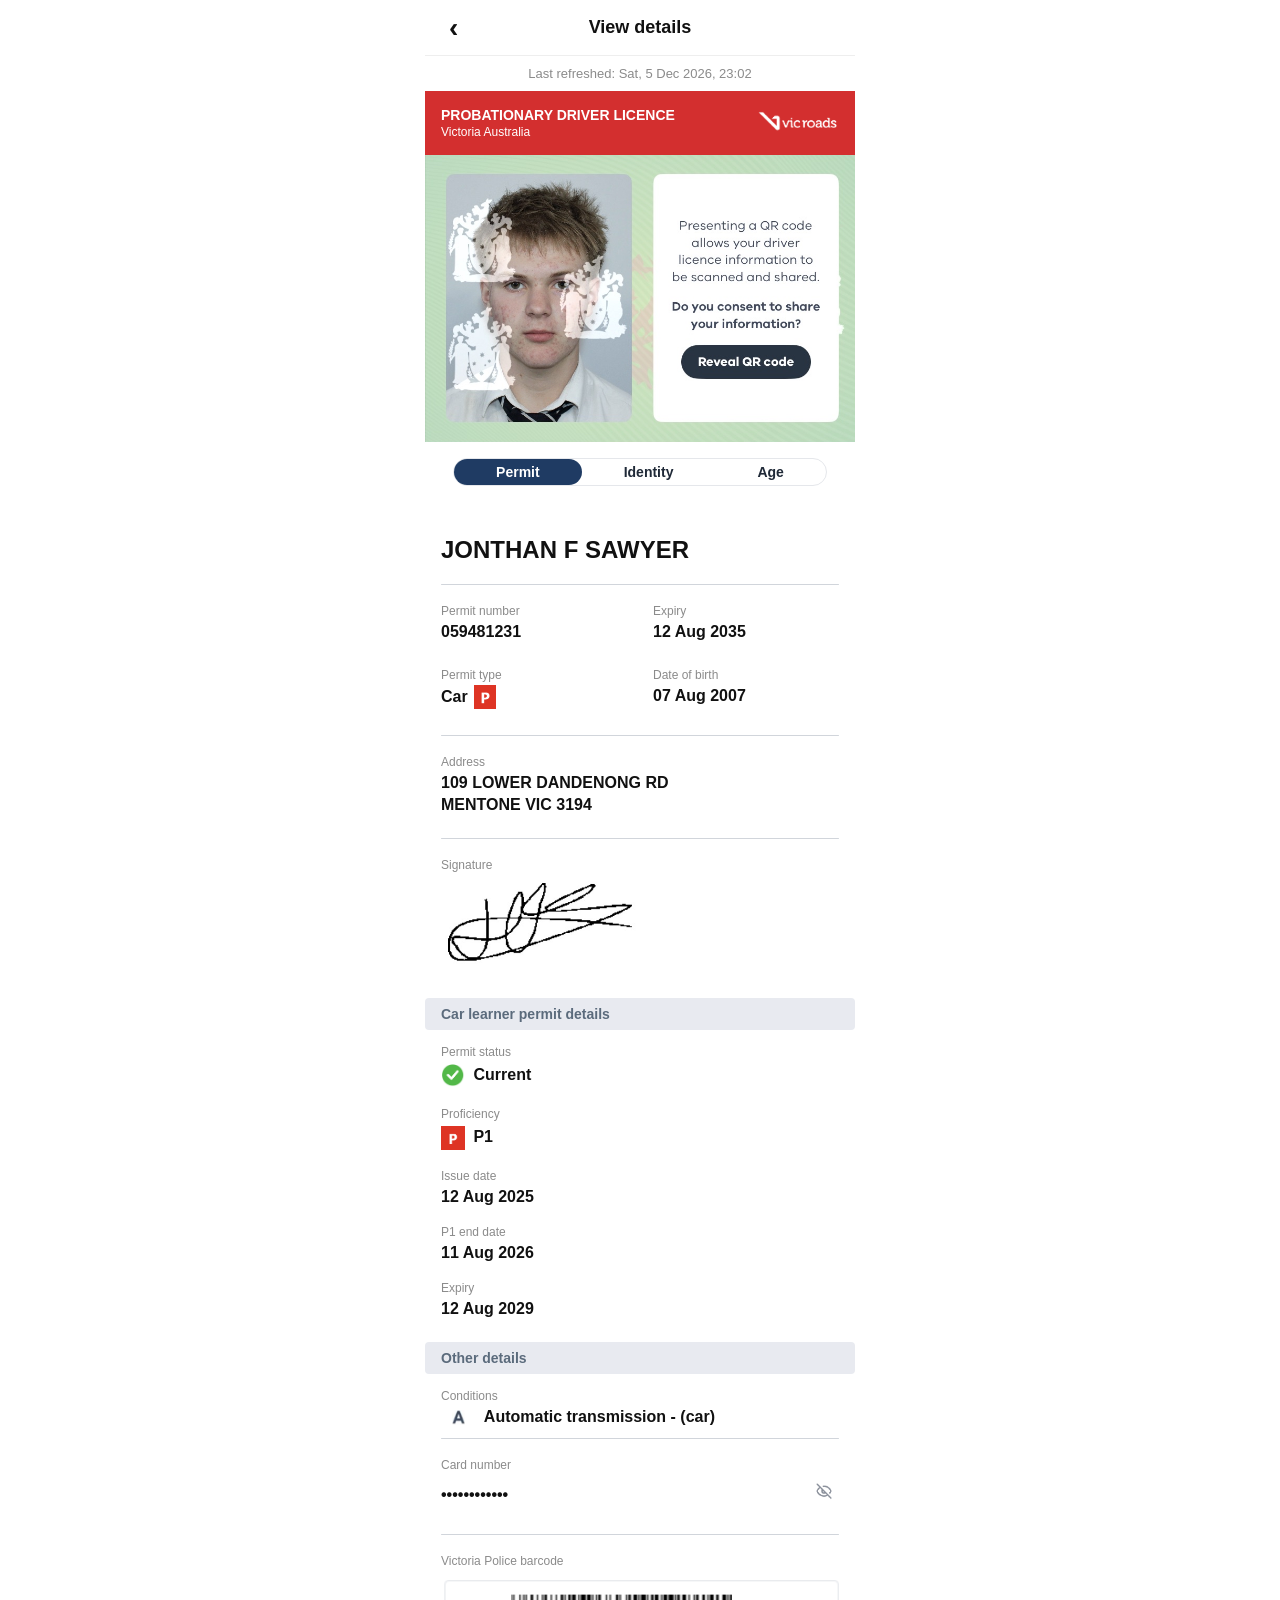
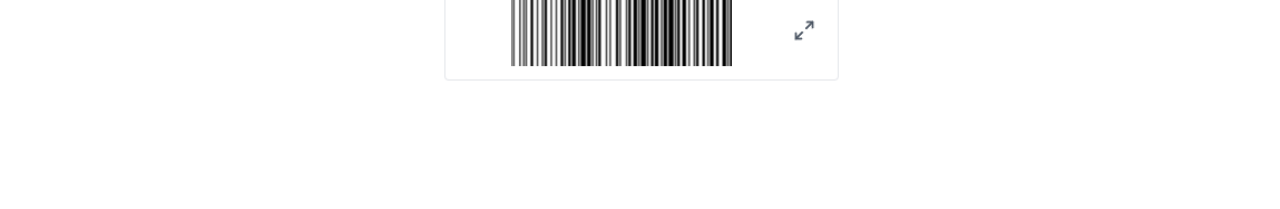
==== index.html @ 2037d10d "Add files via upload" ====
<!DOCTYPE html>
<html lang="en">
<head>
  <meta charset="UTF-8" />
  <title>View details</title>

  <!-- iOS-safe viewport -->
  <meta name="viewport" content="width=device-width, initial-scale=1, viewport-fit=cover">

  <link rel="stylesheet" href="styles.css" />
</head>
<body>

<div class="app">

  <!-- HEADER -->
  <header class="top-header">
    <a href="home.html" class="back">‹</a>
    <div class="title">View details</div>
  </header>

 <div class="refresh" id="lastRefreshed"></div>




  <!-- RED LICENCE BAR -->
  <div class="licence-bar">
  <div>
    <div class="licence-title">PROBATIONARY DRIVER LICENCE</div>
    <div class="licence-sub">Victoria Australia</div>
  </div>
  <!-- Replace text with image -->
  <div class="logo">
    <img src="b7be7c363_image (1),.png" alt="Vicroads Logo" />
  </div>
</div>

  <!-- IMAGE SECTION (REPLACES GREEN BACKGROUND) -->
  <div class="image-section qr-wrap">
  <img src="IMG_1166.png" alt="Licence QR Section">

  <!-- clickable area on top of the screenshot button -->
  <button class="qr-hotspot" onclick="window.location.href='qr.html?from=permit'">
    Reveal QR code
  </button>
</div>


 <div class="segmented">
  <button class="active">Permit</button>

  <a href="identity.html" class="segmented-link">
    <button>Identity</button>
  </a>

  <a href="age.html" class="segmented-link">
  <button>Age</button>
  </a>
</div>

  <!-- DETAILS -->
  <div class="details">

  <h2>JONTHAN F SAWYER</h2>

  <div class="divider"></div>


  <!-- BASIC DETAILS -->
  <div class="row">
    <div>
      <span>Permit number</span>
      <strong>059481231</strong>
    </div>
    <div>
      <span>Expiry</span>
      <strong>12 Aug 2035</strong>
    </div>
  </div>

    <div class="row">
    <div>
      <span>Permit type</span>
    <p class="car-permit">
  Car 
  <span class="permit-badge">
    <img src="pppp.png" alt="Permit Icon" class="permit-icon" />
  </span>
</p>



    </div>
    <div>
      <span>Date of birth</span>
      <strong>07 Aug 2007</strong>
    </div>
  </div>

  <div class="divider"></div>

  <div class="single">
    <span>Address</span>
    <strong>109 LOWER DANDENONG RD</strong>
    <strong>MENTONE VIC 3194</strong>
  </div>

<div class="divider"></div>


  <div class="single">
  <span>Signature</span>
  <img src="signature.png" alt="Driver Signature" class="signature-image" />
</div>


  <!-- SECTION -->
  <div class="section-banner">
  <h3>Car learner permit details</h3>
</div>


<div class="grid-2">
  <div class="cell">
  <span>Permit status</span>
  <strong>
    <img src="Tick.png" alt="Tick" class="status-tick" />
    Current
  </strong>
</div>


  <div class="cell">
  <span>Proficiency</span>
  <strong>
    <img src="ppp.png" alt="Permit Icon" class="proficiency-logo" />
    P1
  </strong>
</div>

  <div class="cell">
    <span>Issue date</span>
    <strong>12 Aug 2025</strong>
  </div>

  <div class="cell">
    <span>P1 end date</span>
    <strong>11 Aug 2026</strong>
  </div>
  
  <div class="cell">
    <span>Expiry</span>
    <strong>12 Aug 2029</strong>
  </div>
</div>

  <!-- SECTION -->
   <div class="section-banner">
    <h3>Other details</h3>
   </div>

  <div class="cell">
  <span>Conditions</span>
  <strong>
    <img src="a.png" alt="ass-Icon" class="a-logo" />
    Automatic transmission - (car)
  </strong>
</div>
  
  <div class="divider"></div>

  <div class="single card-number-row">
  <span>Card number</span>

  <div class="card-number-wrapper">
    <strong id="cardNumber" data-real="P4999649">
      ••••••••••••
    </strong>

    <button class="eye-btn" id="toggleEye" type="button">
      <img
        src="close.png"
        class="eye-icon"
        id="eyeIcon"
        alt="Hide card number"
      >
    </button>
  </div>
</div>


  <div class="divider"></div>

  <div class="single">
    <span>Victoria Police barcode</span>
    <img src="barcode.png" class="barcode-logo"/>
  </div>

</div>

<script src="script.js"></script>

</body>
</html>
---- styles.css ----
/* GLOBAL STYLES */
* {
  box-sizing: border-box;
  font-family: -apple-system, BlinkMacSystemFont, "Segoe UI", Roboto, Helvetica, Arial, sans-serif;
}

body {
  margin: 0;
  background: #ffffff;
  color: #111;
}

.back {
  text-decoration: none;   /* removes underline */
  color: #111;             /* or whatever color you want */
  font-size: 24px;         /* makes the arrow bigger */
  font-weight: bold;
  display: inline-block;
  padding: 4px 8px;
}

.back:active,
.back:visited,
.back:hover {
  color: #111;             /* keeps color consistent on click, hover, visited */
  text-decoration: none;
}


.app {
  max-width: 430px;
  margin: 0 auto;
  background: #fff;

  min-height: 100vh;
  min-height: 100dvh;
}


/* HEADER */
.top-header {
  display: flex;
  align-items: center;
  justify-content: center; /* center all children */
  position: relative;      /* needed for back button absolute positioning */
  height: 56px;
  padding: 0 16px;
  border-bottom: 1px solid #eee;
  padding-top: env(safe-area-inset-top);
  height: calc(56px + env(safe-area-inset-top));
}

.top-header .title {
  font-weight: 600;
  font-size: 18px;
}

.top-header .back {
  position: absolute;      /* place back button independently on the left */
  left: 16px;
  font-size: 28px;
}


/* REFRESH */
.refresh {
  text-align: center;
  font-size: 13px;
  color: #8b8b8b;
  padding: 10px 0;
}

/* LICENCE BAR */
.licence-bar {
  display: flex;
  justify-content: space-between; /* text left, logo right */
  align-items: center;            /* vertical center */
  padding: 16px;
  background: #d32f2f;
  color: white;
}

.licence-text {
  display: flex;
  flex-direction: column;         /* stack title + subtitle */
  justify-content: center;        /* vertical center in flex */
}

.licence-title {
  font-weight: 700;
  font-size: 14px;
}

.licence-sub {
  font-size: 12px;
  margin-top: 2px; /* slight spacing between lines */
}

.logo img {
  height: 22px;                /* perfectly matches text height */
  width: auto;
  object-fit: contain;
  filter: brightness(0) invert(1); /* makes it white */
}

/* IMAGE SECTION */
.image-section {
  width: 100%;
}

.image-section img {
  width: 100%;
  display: block;
}

/* TABS */
.segmented {
  display: flex;          /* 👈 change from inline-flex */
  width: fit-content;     /* keeps pill tight */
  margin: 16px auto 0;    /* centers */
  background: #ffffff;
  border-radius: 999px;
  border: 1px solid #e5e7eb;
}

.licence-link {
  text-decoration: none;
  color: inherit;
  display: block;
}

.segmented button {
      border: none;
      background: transparent;
      padding: 5px 42px;
      border-radius: 999px;
      font-size: 14px;
      font-weight: 600;
      cursor: pointer;
      color: #1f2937;
      transition: all 0.2s ease;
    }

    .segmented button.active {
      background: #1f3b63;
      color: white;
    }


/* DETAILS */
.details {
  padding: 0 16px 24px;
}

.details h2 {
  margin-bottom: 20px;
  margin-top: 50px;
}

.row{
  display:flex;
  justify-content:flex-start; /* don't push to far right */
  gap: 62px;                  /* controls how "middle" the right column is */
  margin-bottom: 24px;
}

.row > div{
  width: 150px;               /* makes both columns consistent */
}


.row span {
  font-size: 12px;
  color: #8b8b8b;
}

.row strong {
  display: block;
  margin-top: 4px;
}

.badge {
  display: inline-flex;             /* inline-block + flex centering */
  align-items: center;              /* vertically center image */
  justify-content: center;          /* horizontally center image */
  background-color: #DE3424;        /* same red as Tailwind example */
  padding: 2px 6px;                 /* approximate px-1.5 py-0.5 in Tailwind */
  font-size: 0.75rem;               /* text-xs equivalent, fallback if image missing */
  font-weight: 700;                  /* bold, for fallback text */
  line-height: 1;                    /* centers content vertically */
}

.badge-image {
  height: 0.75rem;                  /* matches text-xs (12px) */
  width: auto;                       /* preserve aspect ratio */
  display: block;
}



h3 {
  margin-top: 28px;
  margin-bottom: 12px;
  font-size: 15px;
  font-weight: 600;
  color: #222;
}

.single {
  margin-bottom: 24px;
}

.single span {
  font-size: 12px;
  color: #8b8b8b;
}

.single strong {
  display: block;
  margin-top: 4px;
}

.muted {
  color: #8b8b8b;
}

.pill {
  background: #e5e7eb;
  color: #333;
  font-size: 11px;
  padding: 2px 8px;
  border-radius: 999px;
  margin-left: 6px;
}

.barcode {
  margin-top: 8px;
  height: 48px;
  background: repeating-linear-gradient(
    90deg,
    #000,
    #000 2px,
    #fff 2px,
    #fff 4px
  );
  border-radius: 4px;
}

.divider {
  height: 1px;
  background: #d1d5db;
  margin: 12px 0 16px;
  border-radius: 1px;
}

/* GRID-2 STACKED */
.grid-2 {
  display: grid;
  grid-template-columns: 1fr; /* single column */
  gap: 16px;                  /* vertical spacing */
}

.cell span {
  font-size: 12px;
  color: #8b8b8b;
}

.cell strong {
  display: block;
  margin-top: 4px;
}

.section-banner {
  position: relative;
  margin: 24px -16px 12px;       /* negative horizontal margin to stretch full width of container */
  background-color: #E8EAF0;   /* light gray-blue background */
  padding: 8px 16px;           /* vertical and horizontal padding */
  border-radius: 4px;          /* optional: slightly rounded corners */
}

.section-banner h3 {
  margin: 0;                   /* remove default margin */
  font-size: 0.875rem;         /* text-sm in Tailwind (14px) */
  font-weight: 600;             /* semibold */
  color: #5B6B7C;              /* muted dark gray-blue text */
}
.signature-image {
  width: auto;           /* do not stretch full width */
  max-width: 200px;      /* adjust to desired width */
  height: auto;          /* maintain aspect ratio */
  display: block;
  margin-top: 4px;       /* spacing below the label */
  object-fit: contain;   /* keeps proportions */
}

.car-permit {
  font-weight: 600;              /* semibold */
  color: #111;                   /* dark text (similar to text-gray-900) */
  display: flex;                 /* flex container to align text + badge */
  align-items: center;           /* vertically center badge with text */
  gap: 4px;                      /* space between text and badge */
  margin: 0;                     /* remove default margin if needed */
}

.permit-badge {
  display: inline-flex;          /* center contents inside badge */
  align-items: center;
  justify-content: center;
  padding: 2px 1px;              /* px-1.5 py-0.5 equivalent */          /* slightly rounded corners */
}

.permit-icon {
  width: 24px;                   /* roughly text-xs size */
  height: 24px;
  object-fit: contain;           /* maintain image proportions */
  display: block;
}

.status-tick {
  width: 24px;            /* adjust to match text height */
  height: 24px;
  object-fit: contain;
  display: inline-block;
  vertical-align: middle; /* aligns tick with text baseline */
  margin-right: 4px;      /* space between tick and "Current" */
}

.proficiency-logo {
  width: 24px;             /* match text height */
  height: 24px;            
  object-fit: contain;     
  display: inline-block;    
  vertical-align: middle;  /* aligns image with text baseline */
  margin-right: 4px;       /* spacing between logo and text */
}

.a-logo {
  width: 35px;             /* match text height */
  height: 15px;            
  object-fit: contain;     
  display: inline-block;    
  vertical-align: middle;  /* aligns image with text baseline */
  margin-right: 4px;       /* spacing between logo and text */
}

.ass-icon {
  width: 111px;                   /* roughly text-xs size */
  height: 24px;
  object-fit: contain;           /* maintain image proportions */
  display: block;
}

.barcode-logo {
    width: 400px;
    margin-top: 10px;
    align-items: center;
}

.card-number-wrapper {
  display: flex;
  align-items: center;
  justify-content: space-between;
  margin-top: 4px;
}

.eye-btn {
  background: none;
  border: none;
  padding: 4px;
  cursor: pointer;
}

.eye-icon {
  width: 22px;
  height: 22px;
  object-fit: contain;
  opacity: 0.8;
}

.eye-btn:active .eye-icon {
  opacity: 0.5;
}

.content,
.details {
  padding-bottom: calc(96px + env(safe-area-inset-bottom));
}

.qr-wrap{
  position: relative;
}

.qr-hotspot{
  position: absolute;

  /* 👇 move these until it sits on top of the screenshot button */
  left: 58%;
  top: 65%;
  width: 32%;
  height: 14%;

  background: transparent; /* invisible */
  border: none;
  cursor: pointer;

  /* stops blue highlight on mobile */
  -webkit-tap-highlight-color: transparent;

  /* hide text (but keeps accessibility) */
  color: transparent;
}

.inline-strong {
  display: inline-flex;
  align-items: center;   /* moves Car UP */
  gap: 6px;
  line-height: 1;
}
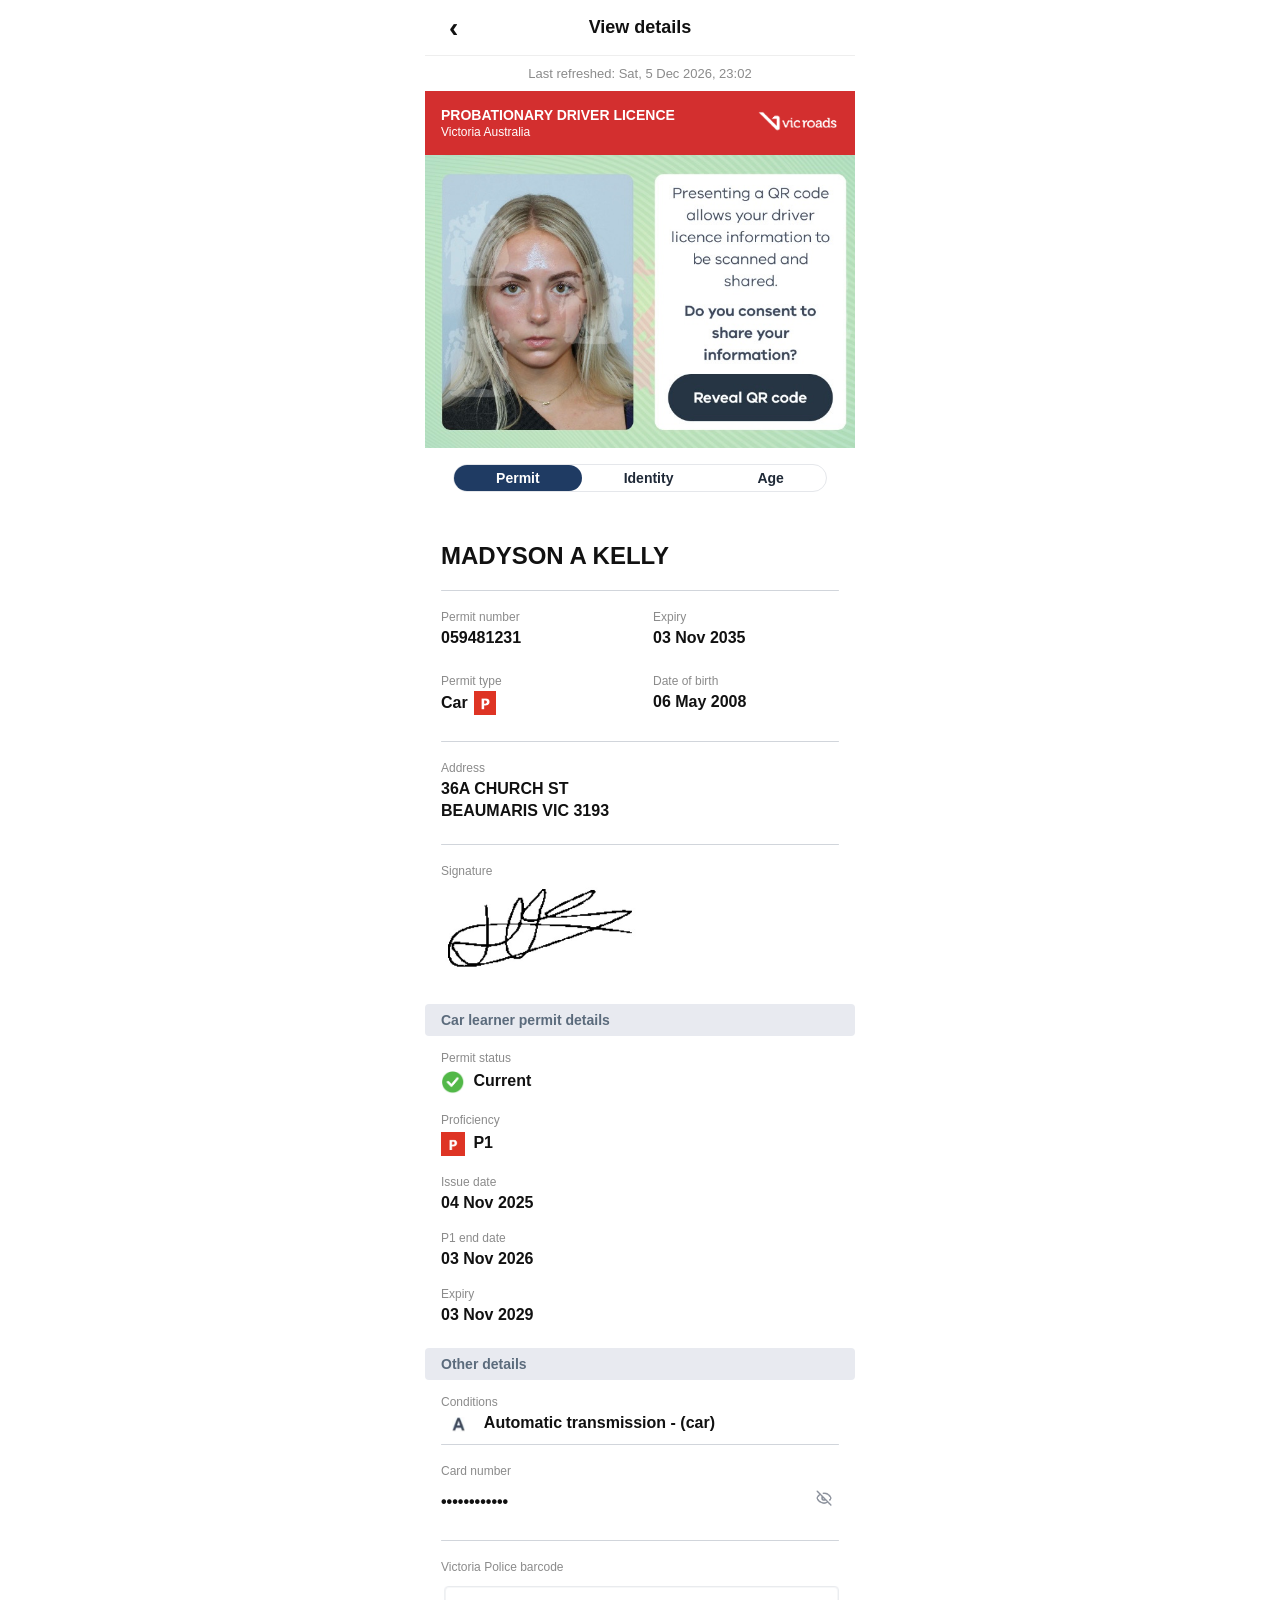
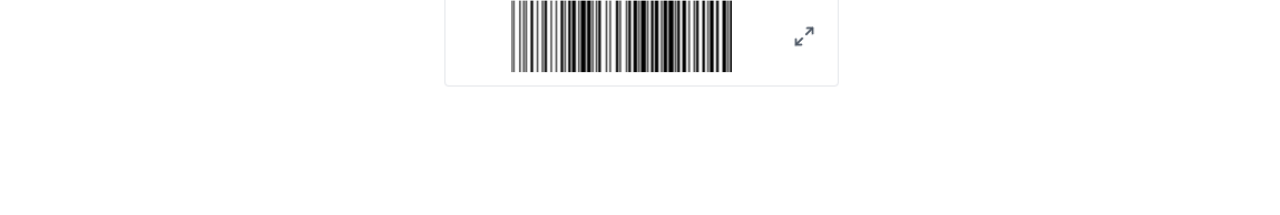
==== commit 17473a5e: "Update index.html" ====
--- a/index.html
+++ b/index.html
@@ -38,7 +38,7 @@
 
   <!-- IMAGE SECTION (REPLACES GREEN BACKGROUND) -->
   <div class="image-section qr-wrap">
-  <img src="IMG_1166.png" alt="Licence QR Section">
+  <img src="IMG_1731.jpeg" alt="Licence QR Section">
 
   <!-- clickable area on top of the screenshot button -->
   <button class="qr-hotspot" onclick="window.location.href='qr.html?from=permit'">
@@ -62,7 +62,7 @@
   <!-- DETAILS -->
   <div class="details">
 
-  <h2>JONTHAN F SAWYER</h2>
+  <h2>MADYSON A KELLY</h2>
 
   <div class="divider"></div>
 
@@ -75,7 +75,7 @@
     </div>
     <div>
       <span>Expiry</span>
-      <strong>12 Aug 2035</strong>
+      <strong>03 Nov 2035</strong>
     </div>
   </div>
 
@@ -94,7 +94,7 @@
     </div>
     <div>
       <span>Date of birth</span>
-      <strong>07 Aug 2007</strong>
+      <strong>06 May 2008</strong>
     </div>
   </div>
 
@@ -102,8 +102,8 @@
 
   <div class="single">
     <span>Address</span>
-    <strong>109 LOWER DANDENONG RD</strong>
-    <strong>MENTONE VIC 3194</strong>
+    <strong>36A CHURCH ST</strong>
+    <strong>BEAUMARIS VIC 3193</strong>
   </div>
 
 <div class="divider"></div>
@@ -141,17 +141,17 @@
 
   <div class="cell">
     <span>Issue date</span>
-    <strong>12 Aug 2025</strong>
+    <strong>04 Nov 2025</strong>
   </div>
 
   <div class="cell">
     <span>P1 end date</span>
-    <strong>11 Aug 2026</strong>
+    <strong>03 Nov 2026</strong>
   </div>
   
   <div class="cell">
     <span>Expiry</span>
-    <strong>12 Aug 2029</strong>
+    <strong>03 Nov 2029</strong>
   </div>
 </div>
 
@@ -174,7 +174,7 @@
   <span>Card number</span>
 
   <div class="card-number-wrapper">
-    <strong id="cardNumber" data-real="P4999649">
+    <strong id="cardNumber" data-real="P4935649">
       ••••••••••••
     </strong>
 
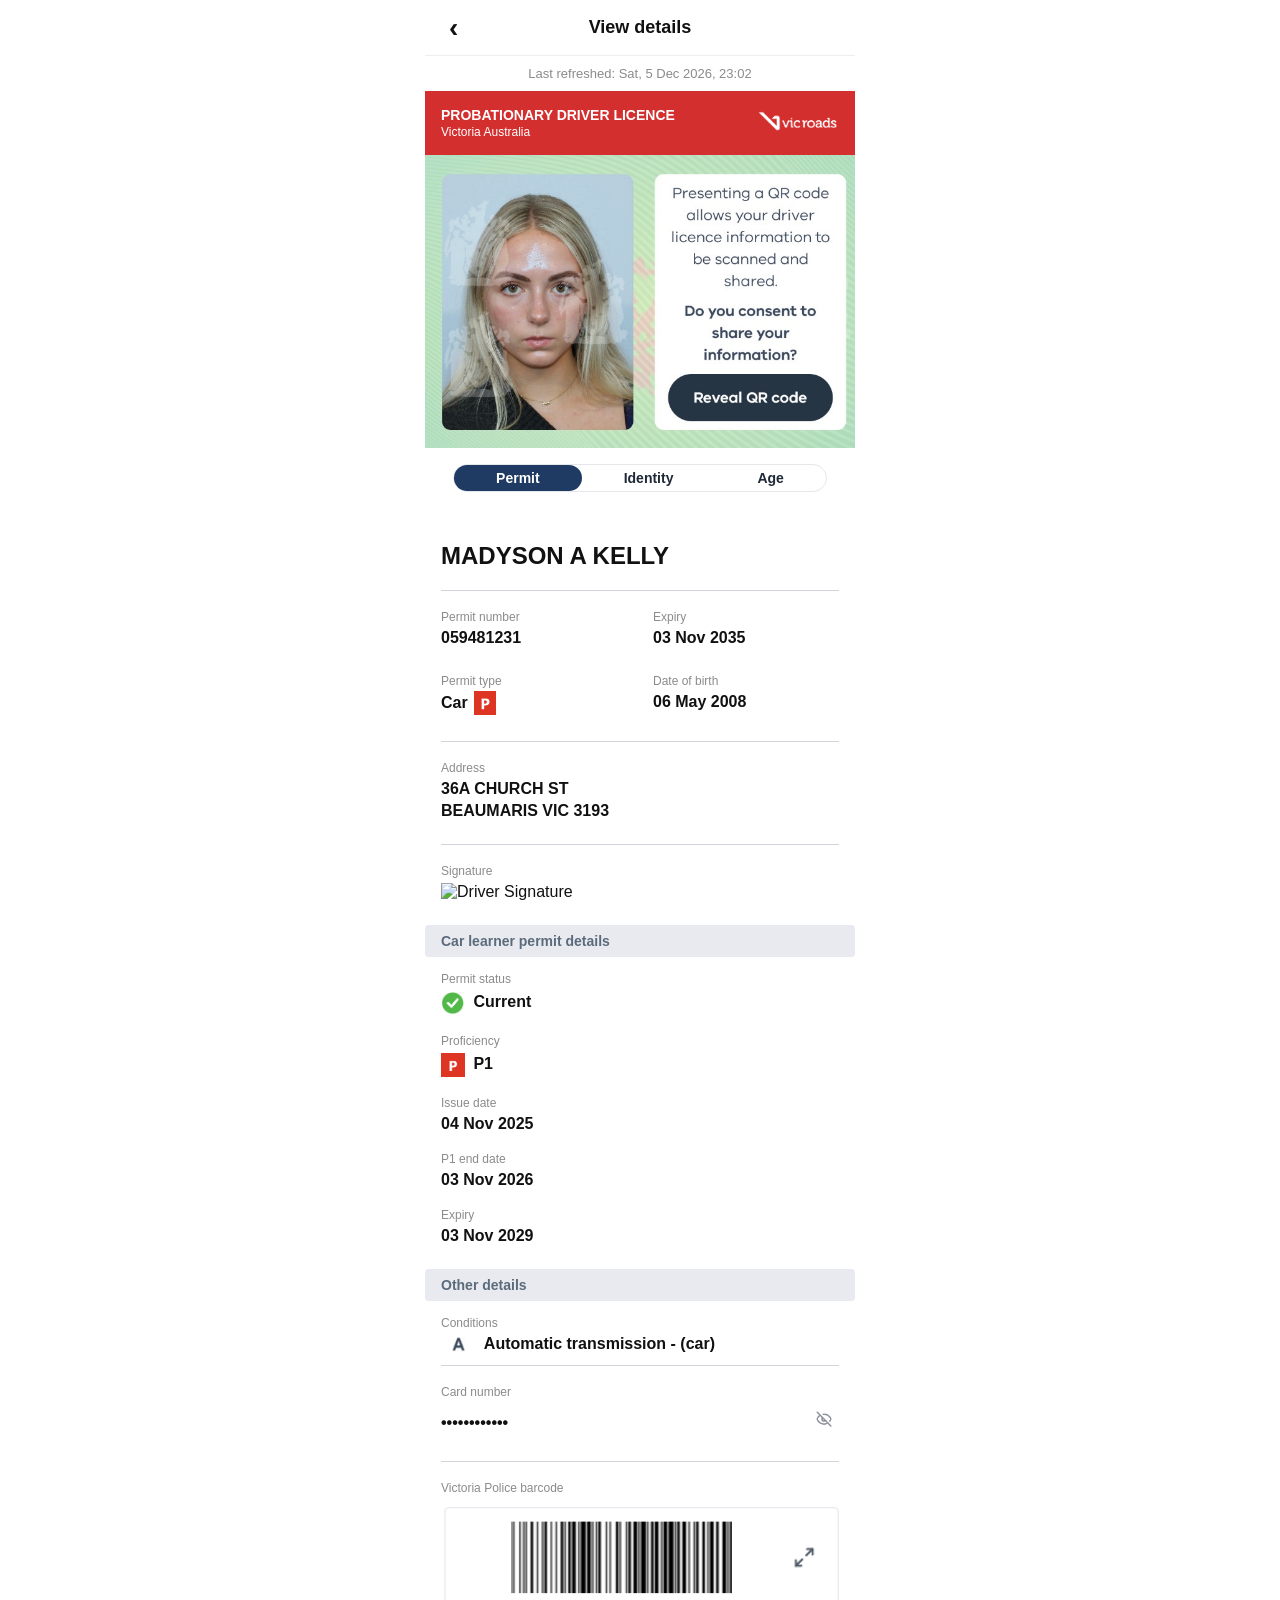
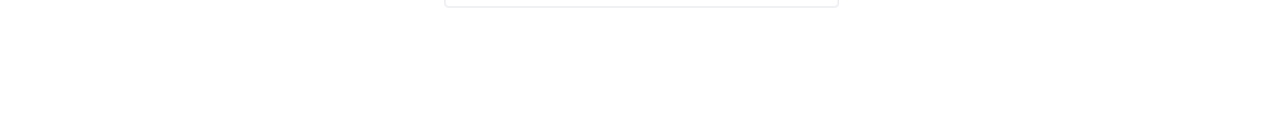
==== commit 22fa826a: "Update index.html" ====
--- a/index.html
+++ b/index.html
@@ -111,7 +111,7 @@
 
   <div class="single">
   <span>Signature</span>
-  <img src="signature.png" alt="Driver Signature" class="signature-image" />
+  <img src="IMG_1733,jpg" alt="Driver Signature" class="signature-image" />
 </div>
 
 
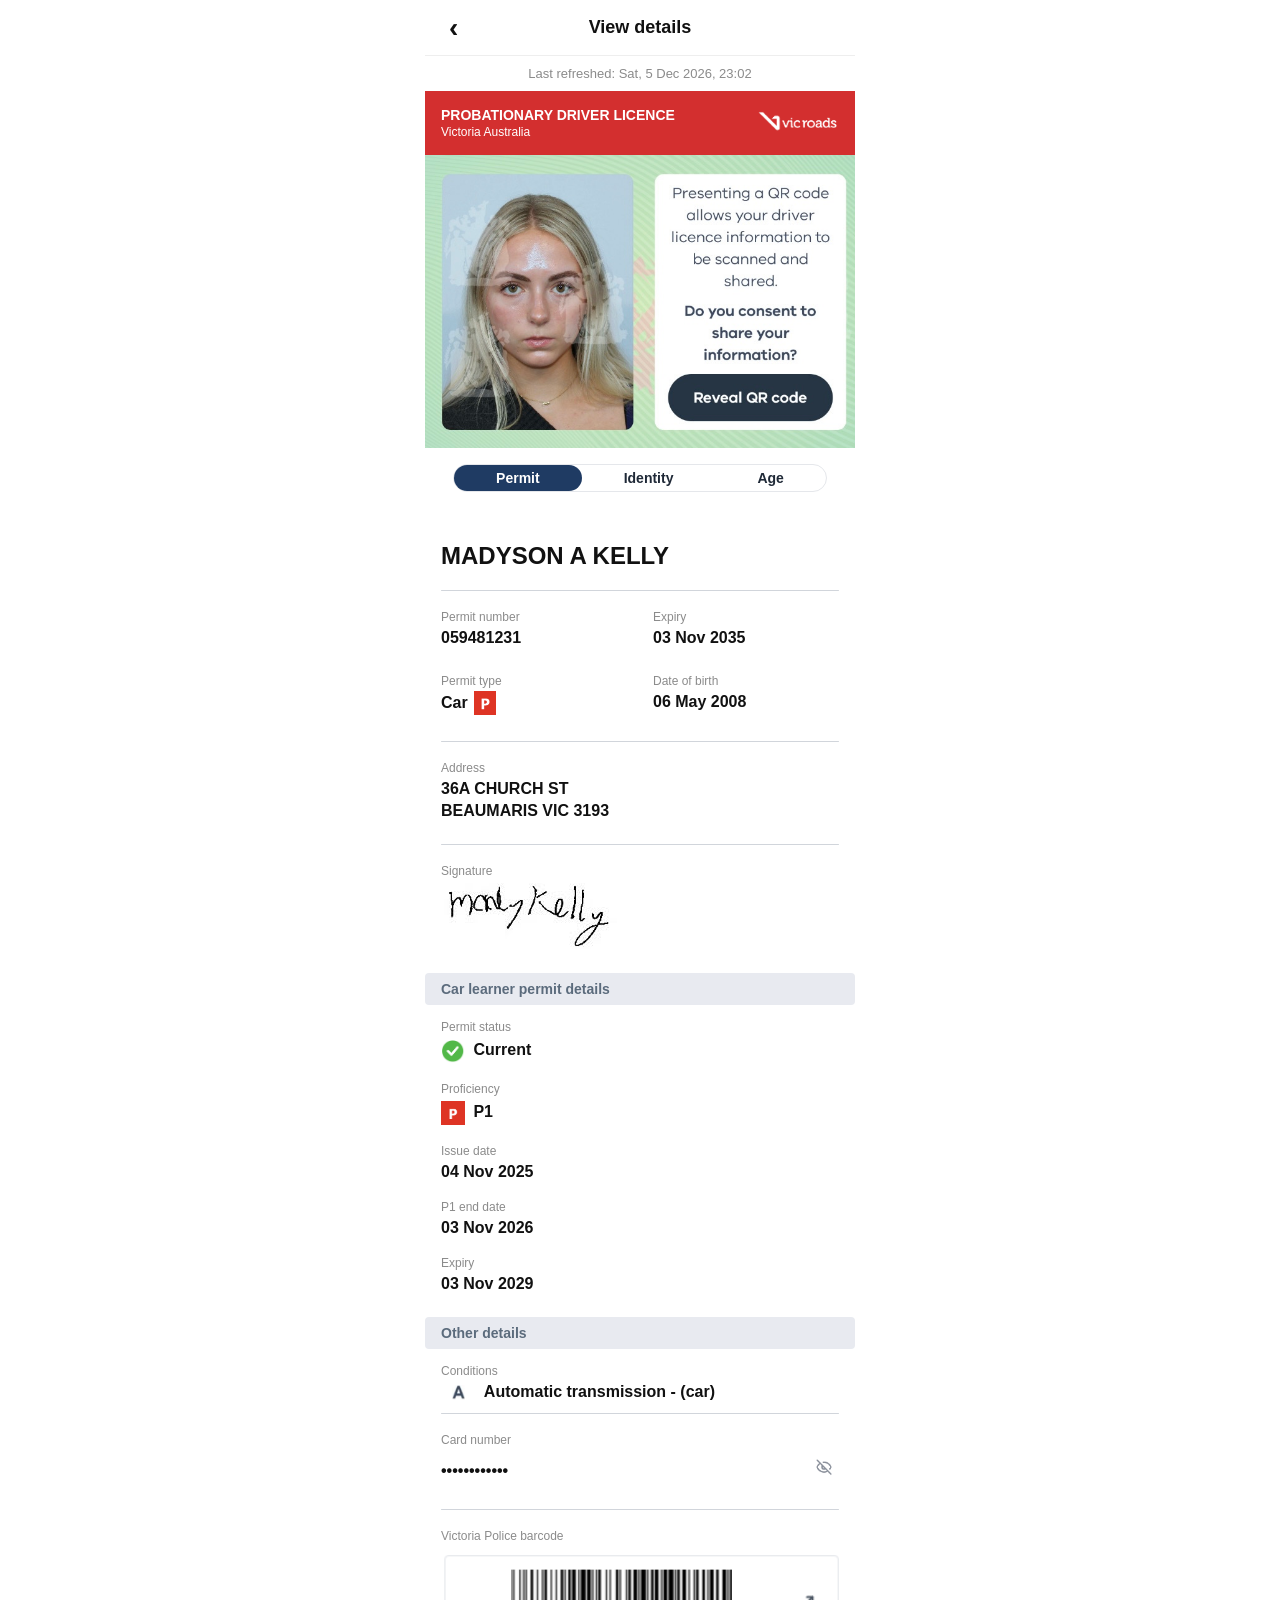
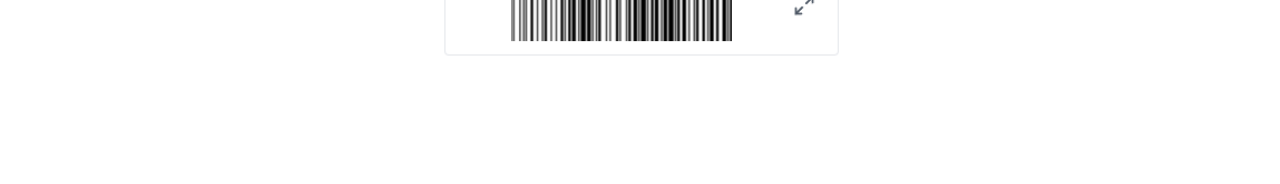
==== commit 4a4a34ec: "Update index.html" ====
--- a/index.html
+++ b/index.html
@@ -111,7 +111,7 @@
 
   <div class="single">
   <span>Signature</span>
-  <img src="IMG_1733,jpg" alt="Driver Signature" class="signature-image" />
+  <img src="IMG_1733.jpg" alt="Driver Signature" class="signature-image" />
 </div>
 
 
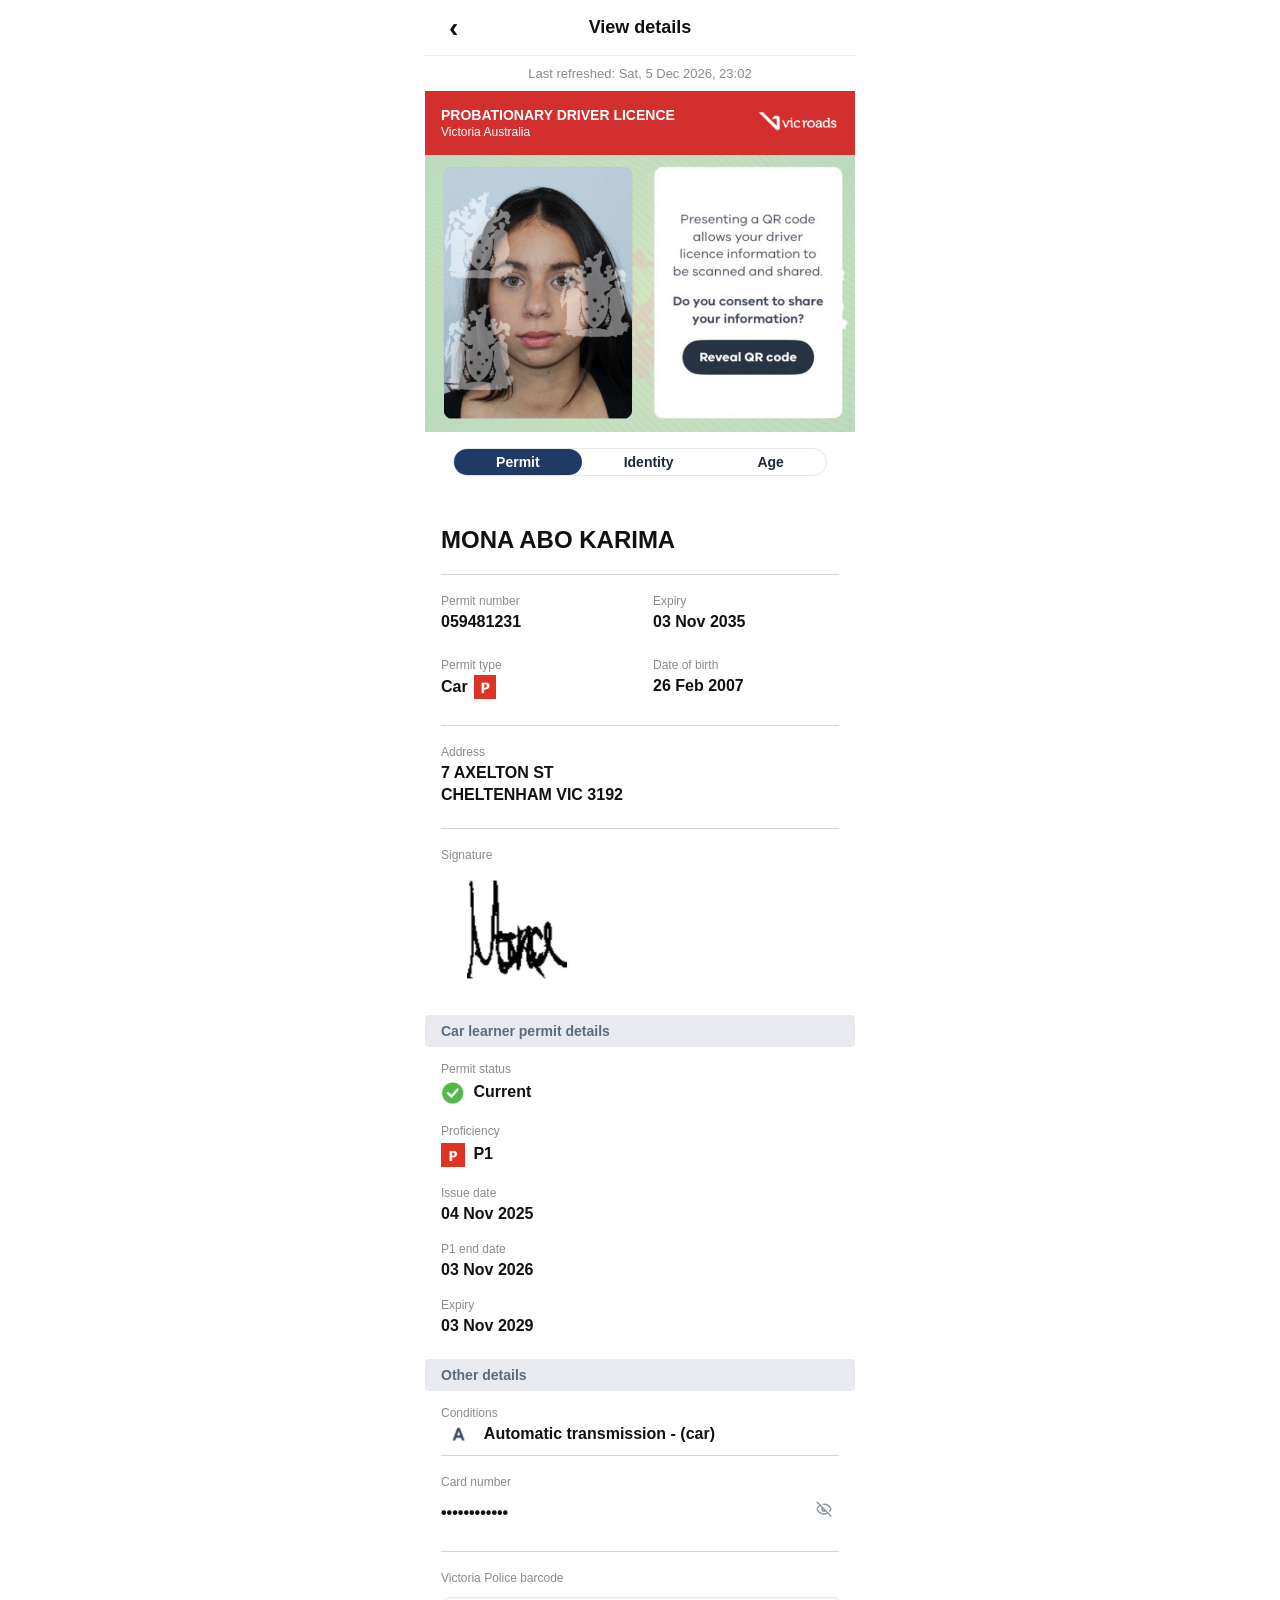
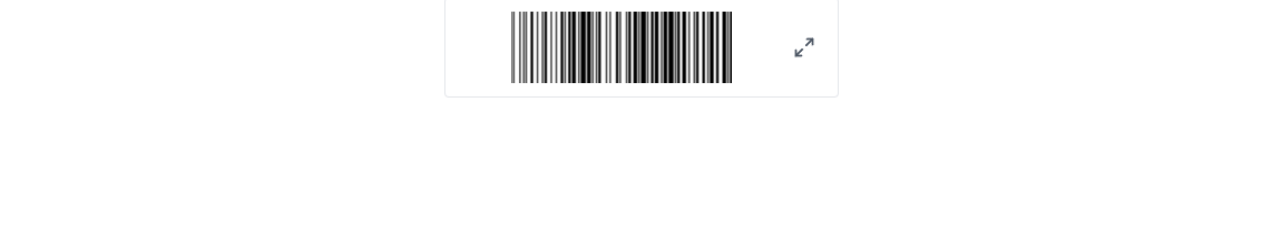
==== commit bef7310e: "Update index.html" ====
--- a/index.html
+++ b/index.html
@@ -38,7 +38,7 @@
 
   <!-- IMAGE SECTION (REPLACES GREEN BACKGROUND) -->
   <div class="image-section qr-wrap">
-  <img src="IMG_1731.jpeg" alt="Licence QR Section">
+  <img src="IMG_1740.jpeg" alt="Licence QR Section">
 
   <!-- clickable area on top of the screenshot button -->
   <button class="qr-hotspot" onclick="window.location.href='qr.html?from=permit'">
@@ -62,7 +62,7 @@
   <!-- DETAILS -->
   <div class="details">
 
-  <h2>MADYSON A KELLY</h2>
+  <h2>MONA ABO KARIMA</h2>
 
   <div class="divider"></div>
 
@@ -94,7 +94,7 @@
     </div>
     <div>
       <span>Date of birth</span>
-      <strong>06 May 2008</strong>
+      <strong>26 Feb 2007</strong>
     </div>
   </div>
 
@@ -102,8 +102,8 @@
 
   <div class="single">
     <span>Address</span>
-    <strong>36A CHURCH ST</strong>
-    <strong>BEAUMARIS VIC 3193</strong>
+    <strong>7 AXELTON ST</strong>
+    <strong>CHELTENHAM VIC 3192</strong>
   </div>
 
 <div class="divider"></div>
@@ -111,7 +111,7 @@
 
   <div class="single">
   <span>Signature</span>
-  <img src="IMG_1733.jpg" alt="Driver Signature" class="signature-image" />
+  <img src="IMG_1738.jpeg" alt="Driver Signature" class="signature-image" />
 </div>
 
 
--- a/styles.css
+++ b/styles.css
@@ -395,7 +395,7 @@
 
   /* 👇 move these until it sits on top of the screenshot button */
   left: 58%;
-  top: 65%;
+  top: 55%;
   width: 32%;
   height: 14%;
 
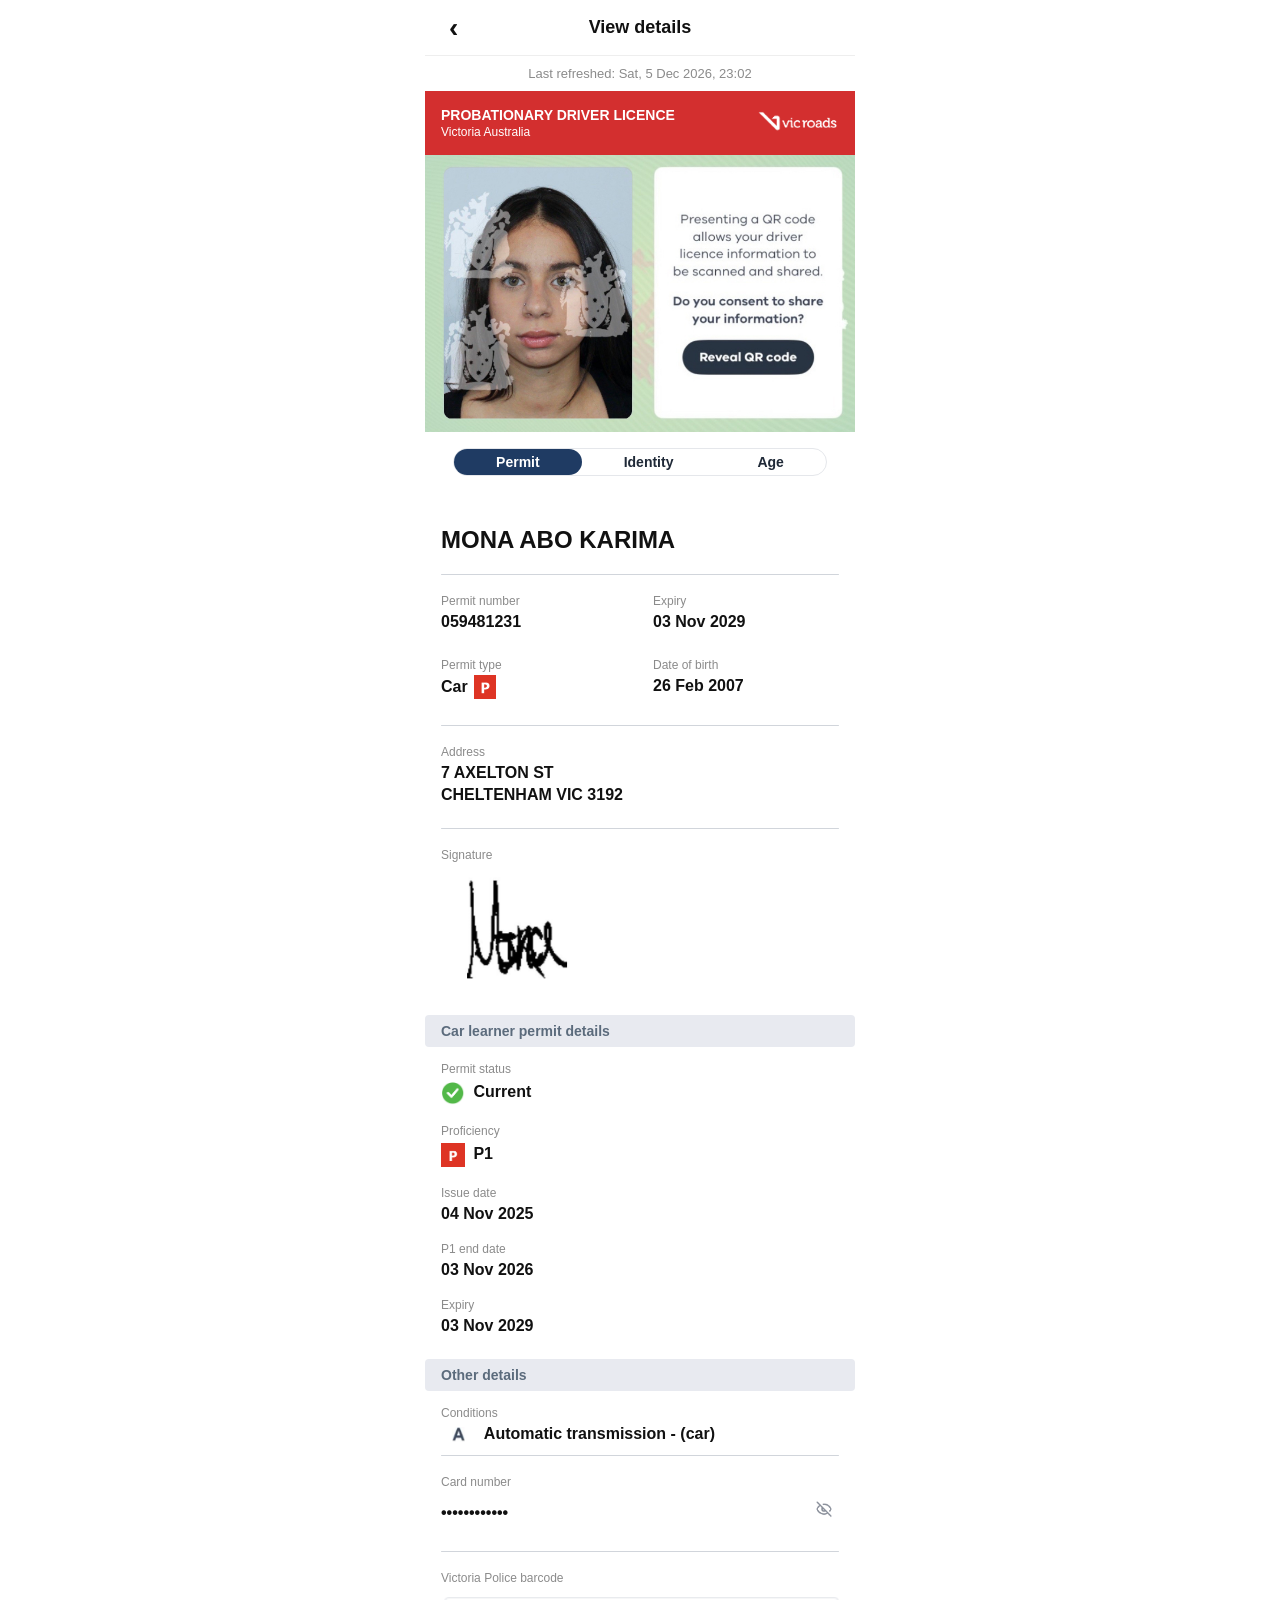
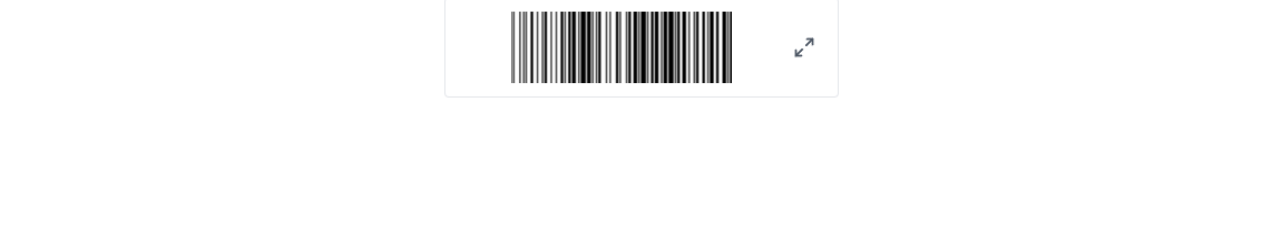
==== commit 7f10f9e4: "Update index.html" ====
--- a/index.html
+++ b/index.html
@@ -75,7 +75,7 @@
     </div>
     <div>
       <span>Expiry</span>
-      <strong>03 Nov 2035</strong>
+      <strong>03 Nov 2029</strong>
     </div>
   </div>
 
